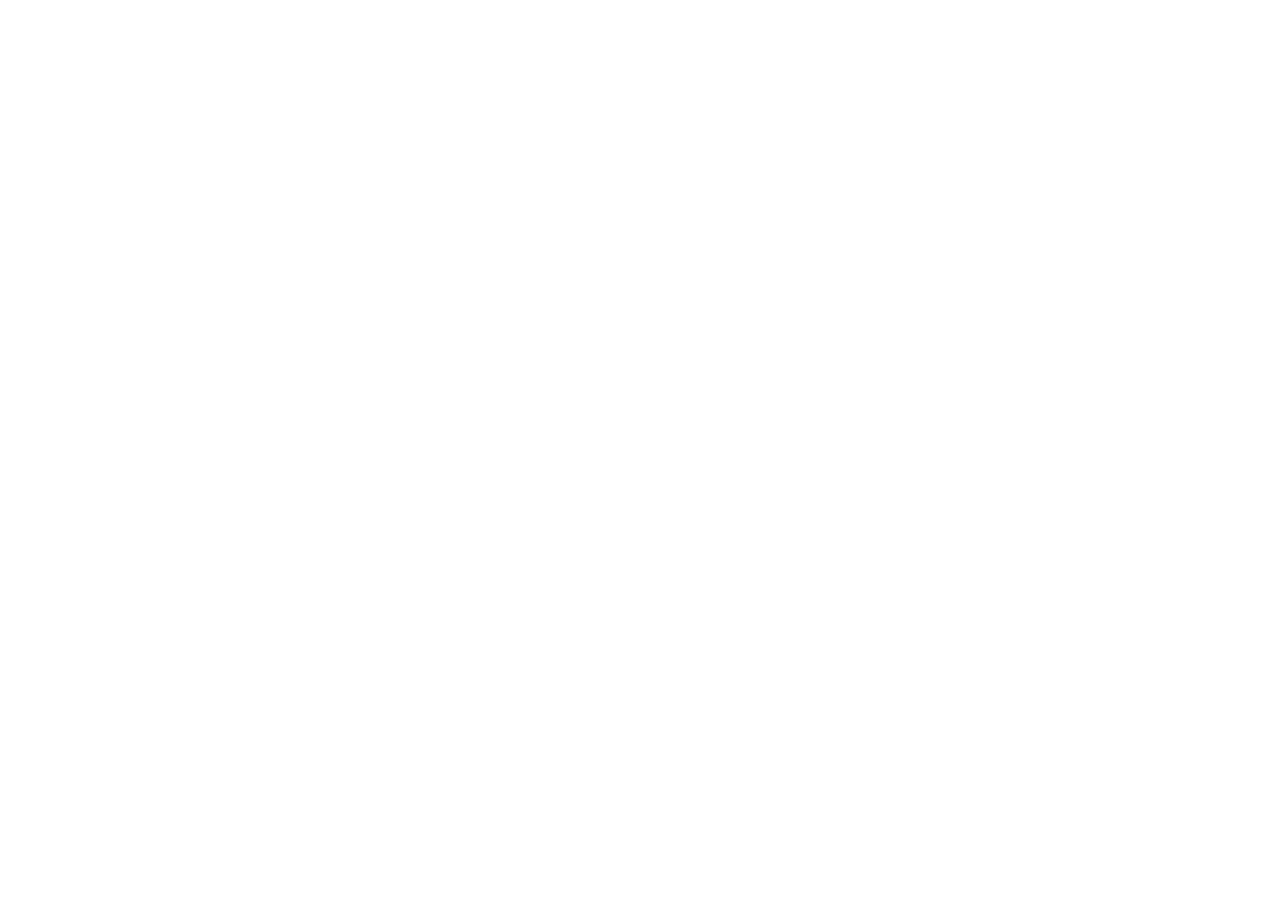
==== index.html @ 336f0c89 "first commit" ====
<!DOCTYPE html>
<html lang="it">

<head>
  <meta charset="UTF-8">
  <meta name="viewport" content="width=device-width,initial-scale=1">
  <meta name="description" content="">
  <title></title>  
</head>

<body>


</body>

</html>
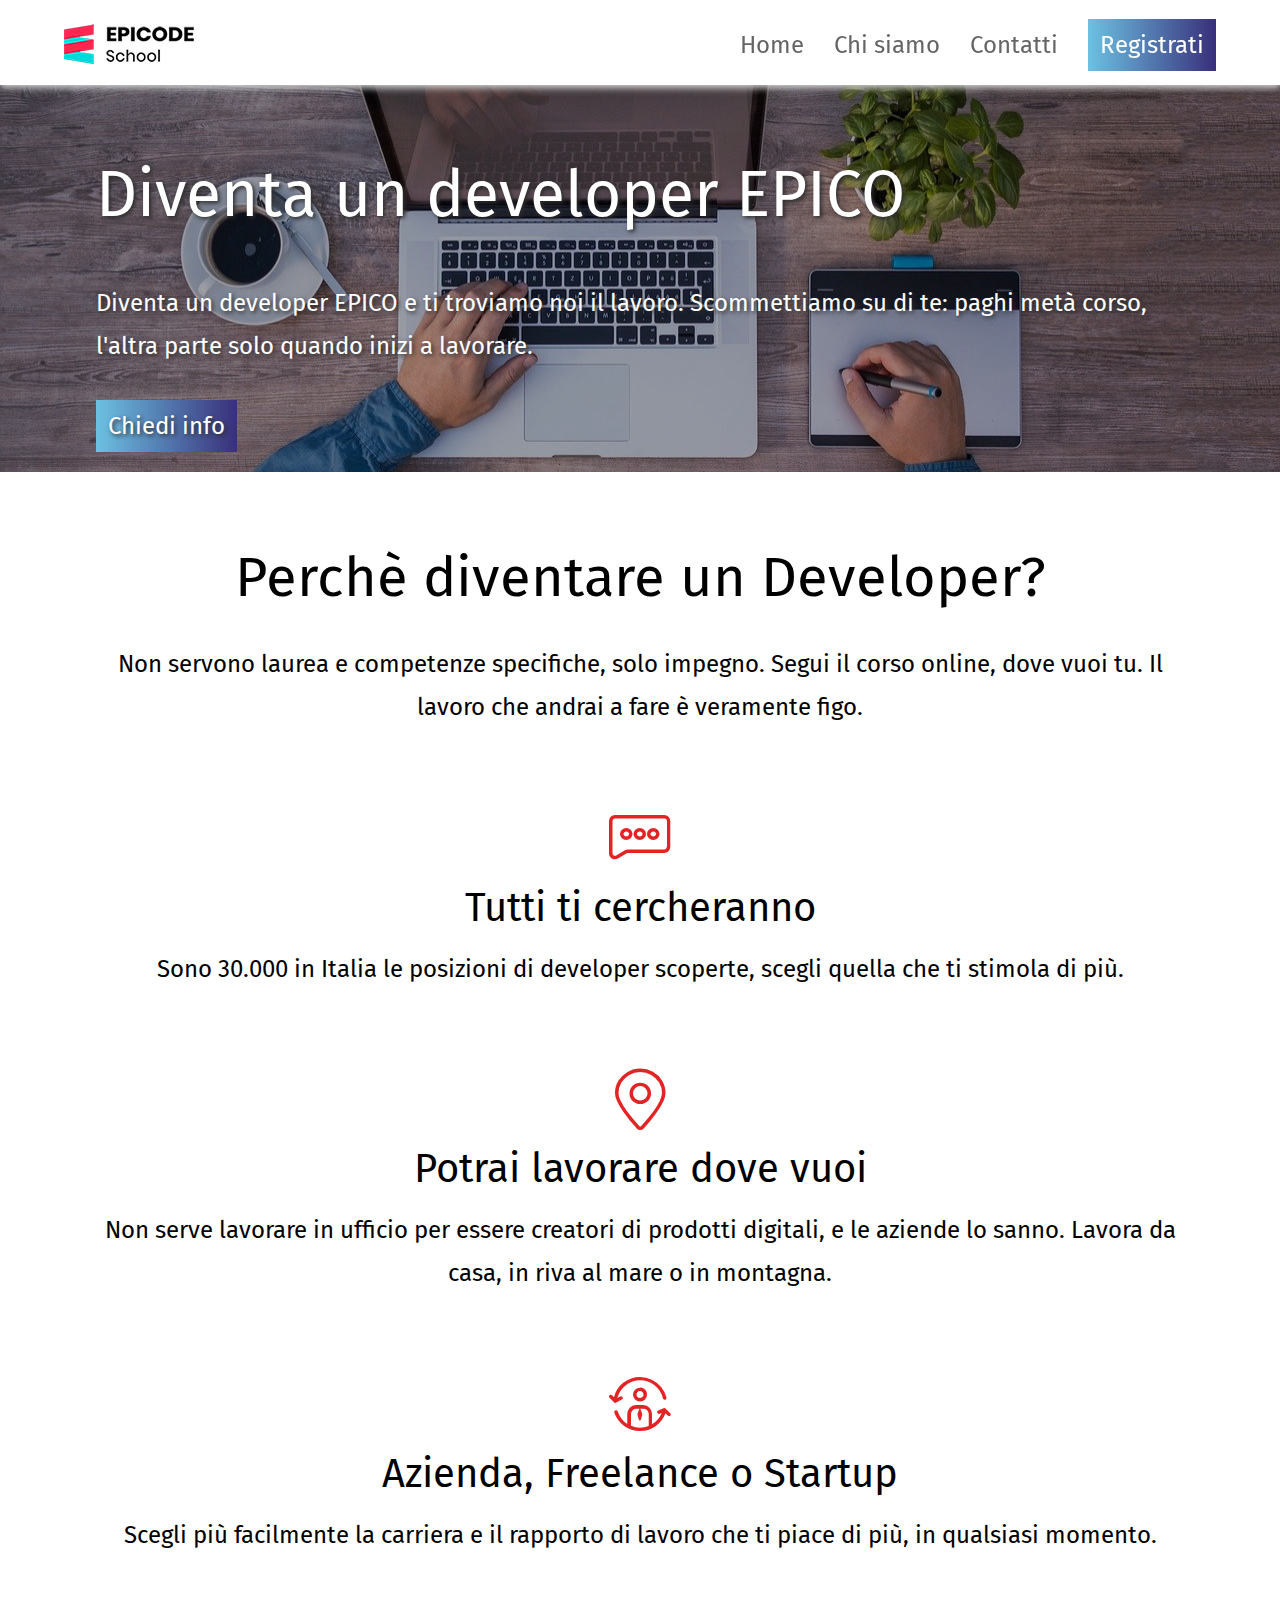
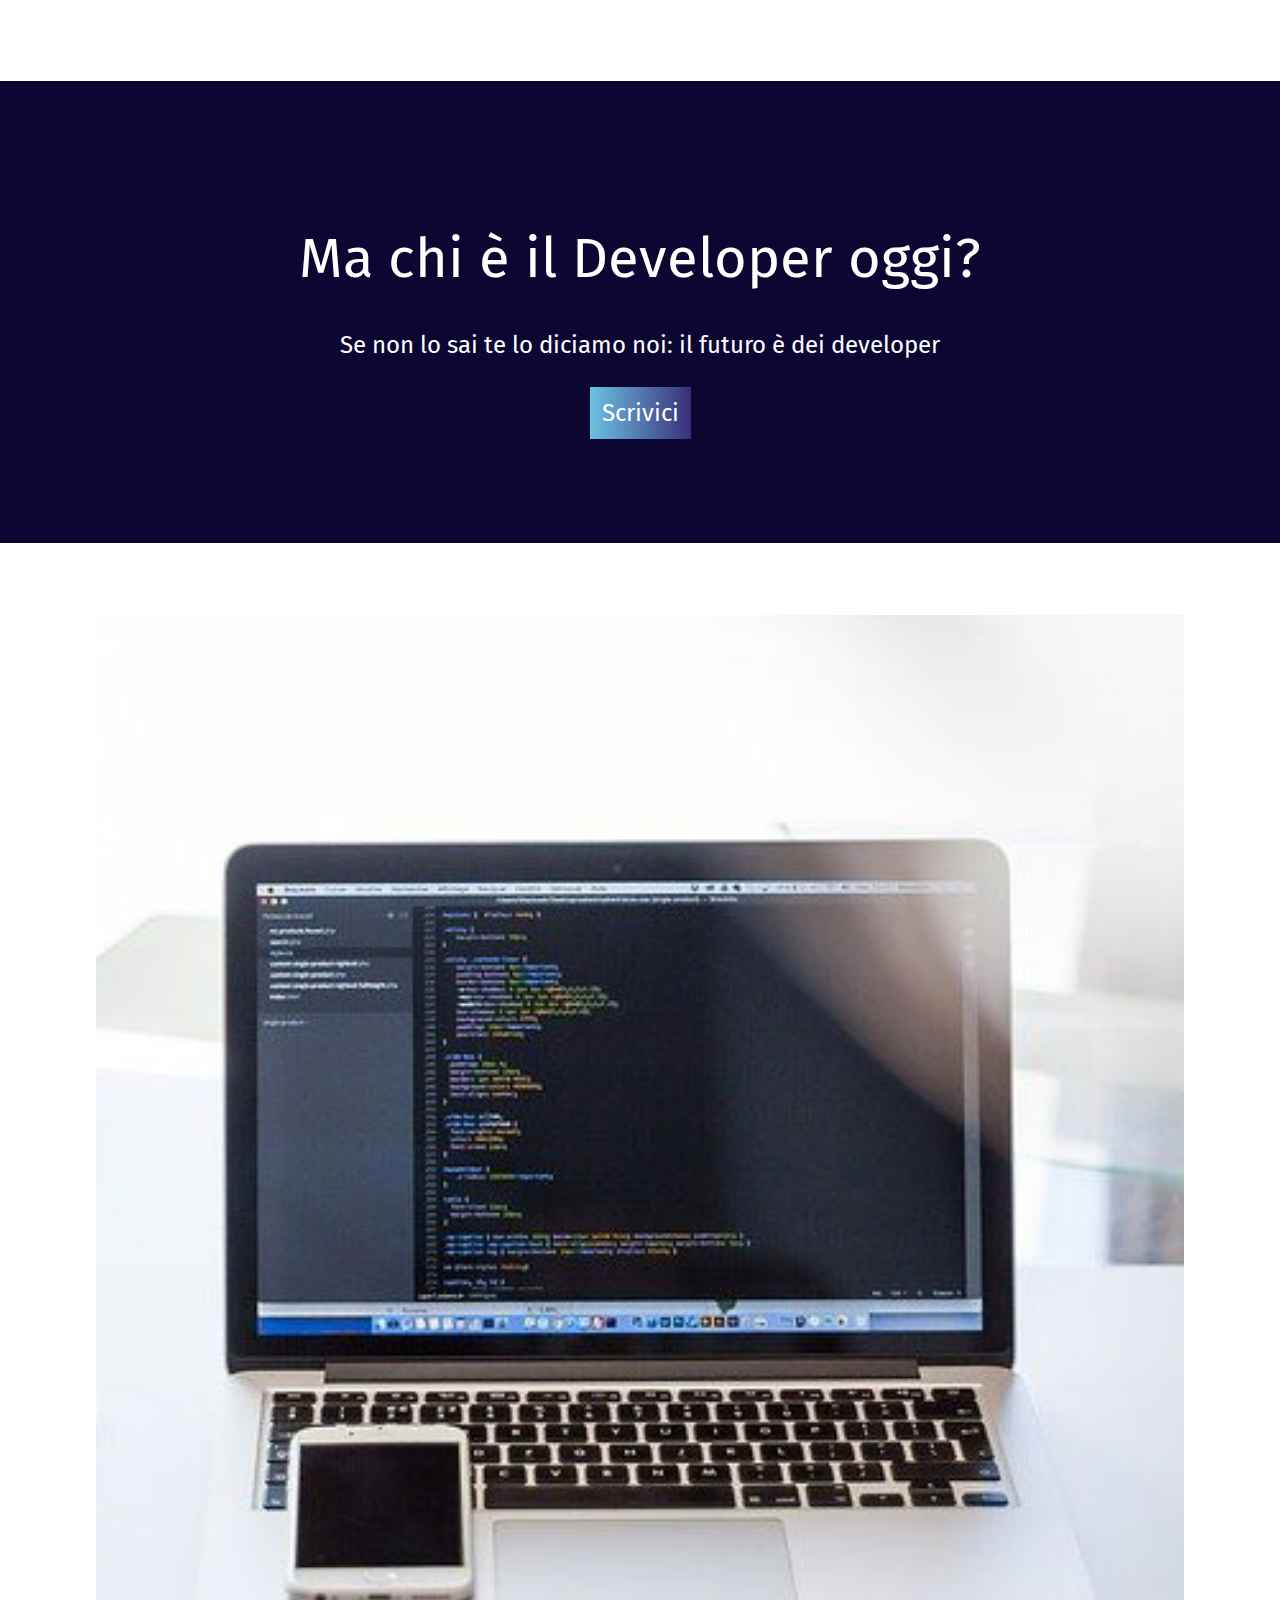
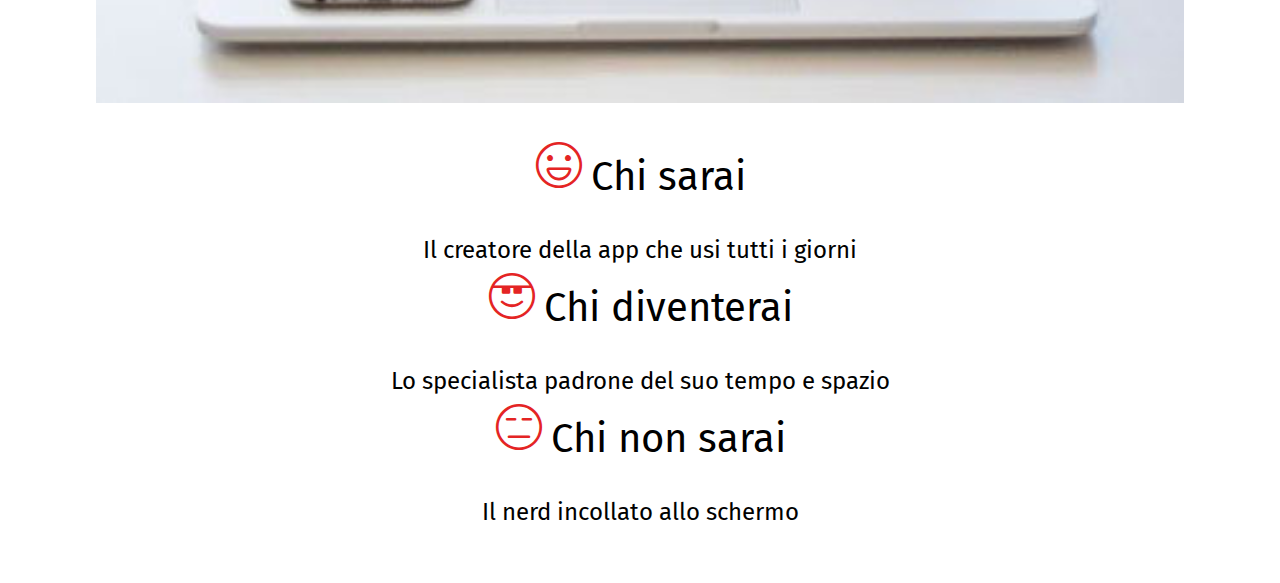
==== commit d58494ce: "Giorno1" ====
--- a/index.html
+++ b/index.html
@@ -1,16 +1,127 @@
 <!DOCTYPE html>
 <html lang="it">
+  <head>
+    <meta charset="UTF-8" />
+    <meta name="viewport" content="width=device-width,initial-scale=1" />
+    <meta
+      name="description"
+      content="Epicode School: il punto di partenza per la tua professione di Developer."
+    />
+    <link
+      rel="stylesheet"
+      href="assets/lineicons-free-basic-3.0/icon-font/demo/css/style.css"
+    />
+    <link rel="stylesheet" href="assets/css/reset.css" />
+    <link rel="stylesheet" href="assets/css/stile.css" />
+    <link rel="preconnect" href="https://fonts.googleapis.com" />
+    <link rel="preconnect" href="https://fonts.gstatic.com" crossorigin />
+    <link
+      href="https://fonts.googleapis.com/css2?family=Fira+Sans:ital,wght@0,100;0,200;0,300;0,400;0,500;0,600;0,700;0,800;0,900;1,100;1,200;1,300;1,400;1,500;1,600;1,700;1,800;1,900&display=swap"
+      rel="stylesheet"
+    />
+  </head>
 
-<head>
-  <meta charset="UTF-8">
-  <meta name="viewport" content="width=device-width,initial-scale=1">
-  <meta name="description" content="">
-  <title></title>  
-</head>
-
-<body>
-
-
-</body>
-
-</html>+  <body>
+    <header>
+      <div>
+        <a href="index.html" title="Home"
+          ><img src="assets/images/logo.png" alt="Logo Epicode School"
+        /></a>
+        <label for="menu-btn"><i class="lni lni-more-alt"></i></label
+        ><input type="checkbox" name="menu-btn" id="menu-btn" />
+        <nav>
+          <ul>
+            <li><a href="index.html" title="Home">Home</a></li>
+            <li><a href="chi-siamo.html" title="Chi siamo">Chi siamo</a></li>
+            <li><a href="contatti.html" title="Contatti">Contatti</a></li>
+            <li><a class="btn" href="#" title="Registrati">Registrati</a></li>
+          </ul>
+        </nav>
+      </div>
+    </header>
+    <main>
+      <div id="banner">
+        <div class="container">
+          <h1 class="headings">Diventa un developer <span>epico</span></h1>
+          <p>
+            Diventa un developer <span>epico</span> e ti troviamo noi il lavoro.
+            Scommettiamo su di te: paghi metà corso, l'altra parte solo quando
+            inizi a lavorare.
+          </p>
+          <a class="btn" href="contatti.html" title="Contatti">Chiedi info</a>
+        </div>
+      </div>
+      <section class="container">
+        <div class="motivation">
+          <h2 class="headings">Perchè diventare un Developer?</h2>
+          <p>
+            Non servono laurea e competenze specifiche, solo impegno. Segui il
+            corso online, dove vuoi tu. Il lavoro che andrai a fare è veramente
+            figo.
+          </p>
+        </div>
+        <div>
+          <div class="motivation">
+            <i class="lni lni-comments"></i>
+            <h3 class="headings">Tutti ti cercheranno</h3>
+            <p>
+              Sono 30.000 in Italia le posizioni di developer scoperte, scegli
+              quella che ti stimola di più.
+            </p>
+          </div>
+          <div class="motivation">
+            <i class="lni lni-map-marker"></i>
+            <h3 class="headings">Potrai lavorare dove vuoi</h3>
+            <p>
+              Non serve lavorare in ufficio per essere creatori di prodotti
+              digitali, e le aziende lo sanno. Lavora da casa, in riva al mare o
+              in montagna.
+            </p>
+          </div>
+          <div class="motivation">
+            <i class="lni lni-consulting"></i>
+            <h3 class="headings">Azienda, Freelance o Startup</h3>
+            <p>
+              Scegli più facilmente la carriera e il rapporto di lavoro che ti
+              piace di più, in qualsiasi momento.
+            </p>
+          </div>
+        </div>
+      </section>
+      <div id="blue_box">
+        <div class="container">
+          <h2 class="headings">Ma chi è il Developer oggi?</h2>
+          <p>Se non lo sai te lo diciamo noi: il futuro è dei developer</p>
+          <a href="contatti.html" title="Contatti" class="btn">Scrivici</a>
+        </div>
+      </div>
+      <section class="container" id="future">
+        <img src="assets/images/notebook.jpg" alt="Notebook" />
+        <div>
+          <div>
+            <div class="emoji">
+              <i class="lni lni-happy"></i>
+              <h3>Chi sarai</h3>
+            </div>
+            <p>Il creatore della app che usi tutti i giorni</p>
+          </div>
+          <div>
+            <div class="emoji">
+              <i class="lni lni-cool"></i>
+              <h3>Chi diventerai</h3>
+            </div>
+            <p>Lo specialista padrone del suo tempo e spazio</p>
+          </div>
+          <div>
+            <div class="emoji">
+              <i class="lni lni-suspect"></i>
+              <h3>Chi non sarai</h3>
+            </div>
+            <p>Il nerd incollato allo schermo</p>
+          </div>
+        </div>
+      </section>
+    </main>
+    <footer></footer>
+  </body>
+</html>
--- a/assets/lineicons-free-basic-3.0/icon-font/demo/css/style.css
+++ b/assets/lineicons-free-basic-3.0/icon-font/demo/css/style.css
@@ -0,0 +1,2307 @@
+/*--------------------------------
+
+LineIcons Web Font
+-------------------------------- */
+@font-face {
+  font-family: 'LineIcons';
+  src: url('../../fonts/LineIcons.eot');
+  src: url('../../fonts/LineIcons.eot') format('embedded-opentype'), url('../../fonts/LineIcons.woff2') format('woff2'), url('../../fonts/LineIcons.woff') format('woff'), url('../../fonts/LineIcons.ttf') format('truetype'), url('../../fonts/LineIcons.svg') format('svg');
+  font-weight: normal;
+  font-style: normal;
+}
+
+/* --------------------------------
+
+Reset
+
+-------------------------------- */
+
+/* *, *::after, *::before {
+  box-sizing: inherit;
+}
+
+* {
+  font: inherit;
+}
+
+html, body, div, span, applet, object, iframe,
+h1, h2, h3, h4, h5, h6, p, blockquote, pre,
+a, abbr, acronym, address, big, cite, code,
+del, dfn, em, img, ins, kbd, q, s, samp,
+small, strike, strong, sub, sup, tt, var,
+b, u, i, center,
+dl, dt, dd, ol, ul, li,
+fieldset, form, label, legend,
+table, caption, tbody, tfoot, thead, tr, th, td,
+article, aside, canvas, details, embed, 
+figure, figcaption, footer, header, hgroup, 
+menu, nav, output, ruby, section, summary,
+time, mark, audio, video, hr {
+  margin: 0;
+  padding: 0;
+  border: 0;
+}
+
+html {
+  box-sizing: border-box;
+}
+
+body {
+  background-color: white;
+  font-family: system-ui, sans-serif;
+  color: hsl(240, 4%, 20%);
+  padding: 1em;
+  -webkit-font-smoothing: antialiased;
+  -moz-osx-font-smoothing: grayscale;
+}
+
+article, aside, details, figcaption, figure, 
+footer, header, hgroup, menu, nav, section, main, form legend {
+  display: block;
+}
+
+ol, ul {
+  list-style: none;
+}
+
+button, input, textarea, select {
+  margin: 0;
+}
+
+a {
+  color: hsl(230, 93%, 66%);
+} */
+
+/* --------------------------------
+
+Main components
+
+-------------------------------- */
+/*header {
+  text-align: center;
+  margin: 3em auto;
+}
+
+header h1 {
+  font-size: 2.6rem;
+  font-weight: 600;
+}
+
+header p {
+  font-size: 1rem;
+  margin-top: 1em;
+  color: hsla(0, 0%, 0%, 0.5);
+}
+
+ul {
+  display: flex;
+  flex-wrap: wrap;
+  justify-content: center;
+}
+
+ul li {
+  border-radius: .4em;
+  transition: background-color .2s;
+  user-select: none;
+  overflow: hidden;
+  text-align: center;
+  padding: 1em;
+}
+
+ul li:hover {
+  background: hsla(0, 0%, 0%, 0.05);
+}
+
+ul p, ul em, ul input {
+  display: block;
+  font-size: 0.75rem;
+  color: hsla(0, 0%, 0%, 0.5);
+  user-select: auto;
+  white-space: nowrap;
+  overflow: hidden;
+  text-overflow: ellipsis;
+  cursor: pointer;
+  max-width: 6rem;
+}
+
+ul p {
+  padding: 8px 0 4px;
+}
+
+ul p::selection, ul em::selection {
+  background: hsl(230, 93%, 66%);
+  color: #fff;
+}
+
+ul p::-moz-selection, ul em::-moz-selection {
+  background: hsl(230, 93%, 66%);
+  color: #fff;
+}
+
+ul em {
+  margin-bottom: 4px;
+}
+
+ul em::before {
+  content: '[';
+}
+ul em::after {
+  content: ']';
+}
+
+ul input {
+  text-align: center;
+  background: transparent;
+  border: none;
+  box-shadow: none;
+  outline: none;
+  font-family: auto;
+} */
+
+/* --------------------------------
+
+icons
+
+-------------------------------- */
+.lni {
+  display: inline-block;
+  font: normal normal normal 32px/1 'LineIcons';
+  speak: none;
+  text-transform: none;
+  /* Better Font Rendering */
+  -webkit-font-smoothing: antialiased;
+  -moz-osx-font-smoothing: grayscale;
+}
+
+/*------------------------
+  font icons
+-------------------------*/
+
+.lni-500px::before {
+  content: "\ea03";
+}
+
+.lni-add-files::before {
+  content: "\ea01";
+}
+
+.lni-adobe::before {
+  content: "\ea06";
+}
+
+.lni-agenda::before {
+  content: "\ea02";
+}
+
+.lni-airbnb::before {
+  content: "\ea07";
+}
+
+.lni-alarm-clock::before {
+  content: "\ea08";
+}
+
+.lni-alarm::before {
+  content: "\ea04";
+}
+
+.lni-amazon-original::before {
+  content: "\ea05";
+}
+
+.lni-amazon-pay::before {
+  content: "\ea09";
+}
+
+.lni-amazon::before {
+  content: "\ea0a";
+}
+
+.lni-ambulance::before {
+  content: "\ea0b";
+}
+
+.lni-amex::before {
+  content: "\ea0c";
+}
+
+.lni-anchor::before {
+  content: "\ea0d";
+}
+
+.lni-android-original::before {
+  content: "\ea0e";
+}
+
+.lni-android::before {
+  content: "\ea0f";
+}
+
+.lni-angellist::before {
+  content: "\ea10";
+}
+
+.lni-angle-double-down::before {
+  content: "\ea11";
+}
+
+.lni-angle-double-left::before {
+  content: "\ea12";
+}
+
+.lni-angle-double-right::before {
+  content: "\ea13";
+}
+
+.lni-angle-double-up::before {
+  content: "\ea14";
+}
+
+.lni-angular::before {
+  content: "\ea15";
+}
+
+.lni-apartment::before {
+  content: "\ea16";
+}
+
+.lni-app-store::before {
+  content: "\ea17";
+}
+
+.lni-apple-music::before {
+  content: "\ea18";
+}
+
+.lni-apple-pay::before {
+  content: "\ea19";
+}
+
+.lni-apple::before {
+  content: "\ea1a";
+}
+
+.lni-archive::before {
+  content: "\ea1f";
+}
+
+.lni-arrow-down-circle::before {
+  content: "\ea1b";
+}
+
+.lni-arrow-down::before {
+  content: "\ea1c";
+}
+
+.lni-arrow-left-circle::before {
+  content: "\ea1d";
+}
+
+.lni-arrow-left::before {
+  content: "\ea1e";
+}
+
+.lni-arrow-right-circle::before {
+  content: "\ea20";
+}
+
+.lni-arrow-right::before {
+  content: "\ea21";
+}
+
+.lni-arrow-top-left::before {
+  content: "\ea22";
+}
+
+.lni-arrow-top-right::before {
+  content: "\ea23";
+}
+
+.lni-arrow-up-circle::before {
+  content: "\ea24";
+}
+
+.lni-arrow-up::before {
+  content: "\ea25";
+}
+
+.lni-arrows-horizontal::before {
+  content: "\ea26";
+}
+
+.lni-arrows-vertical::before {
+  content: "\ea27";
+}
+
+.lni-atlassian::before {
+  content: "\ea28";
+}
+
+.lni-aws::before {
+  content: "\ea29";
+}
+
+.lni-azure::before {
+  content: "\ea2a";
+}
+
+.lni-backward::before {
+  content: "\ea2b";
+}
+
+.lni-baloon::before {
+  content: "\ea2c";
+}
+
+.lni-ban::before {
+  content: "\ea2d";
+}
+
+.lni-bar-chart::before {
+  content: "\ea2e";
+}
+
+.lni-basketball::before {
+  content: "\ea2f";
+}
+
+.lni-behance-original::before {
+  content: "\ea30";
+}
+
+.lni-behance::before {
+  content: "\ea31";
+}
+
+.lni-bi-cycle::before {
+  content: "\ea32";
+}
+
+.lni-bitbucket::before {
+  content: "\ea33";
+}
+
+.lni-bitcoin::before {
+  content: "\ea34";
+}
+
+.lni-blackboard::before {
+  content: "\ea35";
+}
+
+.lni-blogger::before {
+  content: "\ea36";
+}
+
+.lni-bluetooth-original::before {
+  content: "\ea37";
+}
+
+.lni-bluetooth::before {
+  content: "\ea38";
+}
+
+.lni-bold::before {
+  content: "\ea39";
+}
+
+.lni-bolt-alt::before {
+  content: "\ea3a";
+}
+
+.lni-bolt::before {
+  content: "\ea40";
+}
+
+.lni-book::before {
+  content: "\ea3b";
+}
+
+.lni-bookmark-alt::before {
+  content: "\ea3c";
+}
+
+.lni-bookmark::before {
+  content: "\ea3d";
+}
+
+.lni-bootstrap::before {
+  content: "\ea3e";
+}
+
+.lni-bricks::before {
+  content: "\ea3f";
+}
+
+.lni-bridge::before {
+  content: "\ea41";
+}
+
+.lni-briefcase::before {
+  content: "\ea42";
+}
+
+.lni-brush-alt::before {
+  content: "\ea43";
+}
+
+.lni-brush::before {
+  content: "\ea44";
+}
+
+.lni-btc::before {
+  content: "\ea45";
+}
+
+.lni-bubble::before {
+  content: "\ea46";
+}
+
+.lni-bug::before {
+  content: "\ea47";
+}
+
+.lni-bulb::before {
+  content: "\ea48";
+}
+
+.lni-bullhorn::before {
+  content: "\ea49";
+}
+
+.lni-burger::before {
+  content: "\ea4a";
+}
+
+.lni-bus::before {
+  content: "\ea4b";
+}
+
+.lni-cake::before {
+  content: "\ea4c";
+}
+
+.lni-calculator::before {
+  content: "\ea4d";
+}
+
+.lni-calendar::before {
+  content: "\ea4e";
+}
+
+.lni-camera::before {
+  content: "\ea4f";
+}
+
+.lni-candy-cane::before {
+  content: "\ea50";
+}
+
+.lni-candy::before {
+  content: "\ea51";
+}
+
+.lni-capsule::before {
+  content: "\ea52";
+}
+
+.lni-car-alt::before {
+  content: "\ea53";
+}
+
+.lni-car::before {
+  content: "\ea54";
+}
+
+.lni-caravan::before {
+  content: "\ea55";
+}
+
+.lni-cart-full::before {
+  content: "\ea56";
+}
+
+.lni-cart::before {
+  content: "\ea57";
+}
+
+.lni-certificate::before {
+  content: "\ea58";
+}
+
+.lni-check-box::before {
+  content: "\ea59";
+}
+
+.lni-checkmark-circle::before {
+  content: "\ea5a";
+}
+
+.lni-checkmark::before {
+  content: "\ea5b";
+}
+
+.lni-chef-hat::before {
+  content: "\ea5c";
+}
+
+.lni-chevron-down-circle::before {
+  content: "\ea5d";
+}
+
+.lni-chevron-down::before {
+  content: "\ea5e";
+}
+
+.lni-chevron-left-circle::before {
+  content: "\ea5f";
+}
+
+.lni-chevron-left::before {
+  content: "\ea60";
+}
+
+.lni-chevron-right-circle::before {
+  content: "\ea61";
+}
+
+.lni-chevron-right::before {
+  content: "\ea62";
+}
+
+.lni-chevron-up-circle::before {
+  content: "\ea63";
+}
+
+.lni-chevron-up::before {
+  content: "\ea64";
+}
+
+.lni-chrome::before {
+  content: "\ea65";
+}
+
+.lni-chromecast::before {
+  content: "\ea66";
+}
+
+.lni-circle-minus::before {
+  content: "\ea67";
+}
+
+.lni-circle-plus::before {
+  content: "\ea68";
+}
+
+.lni-clipboard::before {
+  content: "\ea69";
+}
+
+.lni-close::before {
+  content: "\ea6a";
+}
+
+.lni-cloud-check::before {
+  content: "\ea6b";
+}
+
+.lni-cloud-download::before {
+  content: "\ea6c";
+}
+
+.lni-cloud-network::before {
+  content: "\ea6d";
+}
+
+.lni-cloud-sync::before {
+  content: "\ea6e";
+}
+
+.lni-cloud-upload::before {
+  content: "\ea6f";
+}
+
+.lni-cloud::before {
+  content: "\ea70";
+}
+
+.lni-cloudflare::before {
+  content: "\ea71";
+}
+
+.lni-cloudy-sun::before {
+  content: "\ea72";
+}
+
+.lni-code-alt::before {
+  content: "\ea73";
+}
+
+.lni-code::before {
+  content: "\ea74";
+}
+
+.lni-codepen::before {
+  content: "\ea75";
+}
+
+.lni-coffee-cup::before {
+  content: "\ea76";
+}
+
+.lni-cog::before {
+  content: "\ea77";
+}
+
+.lni-cogs::before {
+  content: "\ea78";
+}
+
+.lni-coin::before {
+  content: "\ea79";
+}
+
+.lni-comments-alt::before {
+  content: "\ea7a";
+}
+
+.lni-comments-reply::before {
+  content: "\ea7b";
+}
+
+.lni-comments::before {
+  content: "\ea7c";
+}
+
+.lni-compass::before {
+  content: "\ea7d";
+}
+
+.lni-connectdevelop::before {
+  content: "\ea7e";
+}
+
+.lni-construction-hammer::before {
+  content: "\ea7f";
+}
+
+.lni-construction::before {
+  content: "\ea80";
+}
+
+.lni-consulting::before {
+  content: "\ea81";
+}
+
+.lni-control-panel::before {
+  content: "\ea82";
+}
+
+.lni-cool::before {
+  content: "\ea83";
+}
+
+.lni-cpanel::before {
+  content: "\ea84";
+}
+
+.lni-creative-commons::before {
+  content: "\ea85";
+}
+
+.lni-credit-cards::before {
+  content: "\ea86";
+}
+
+.lni-crop::before {
+  content: "\ea87";
+}
+
+.lni-cross-circle::before {
+  content: "\ea88";
+}
+
+.lni-crown::before {
+  content: "\ea89";
+}
+
+.lni-css3::before {
+  content: "\ea8a";
+}
+
+.lni-cup::before {
+  content: "\ea8b";
+}
+
+.lni-customer::before {
+  content: "\ea8c";
+}
+
+.lni-cut::before {
+  content: "\ea8d";
+}
+
+.lni-dashboard::before {
+  content: "\ea8e";
+}
+
+.lni-database::before {
+  content: "\ea8f";
+}
+
+.lni-delivery::before {
+  content: "\ea90";
+}
+
+.lni-dev::before {
+  content: "\ea91";
+}
+
+.lni-diamond-alt::before {
+  content: "\ea92";
+}
+
+.lni-diamond::before {
+  content: "\ea93";
+}
+
+.lni-digitalocean::before {
+  content: "\ea94";
+}
+
+.lni-diners-club::before {
+  content: "\ea95";
+}
+
+.lni-dinner::before {
+  content: "\ea96";
+}
+
+.lni-direction-alt::before {
+  content: "\ea97";
+}
+
+.lni-direction-ltr::before {
+  content: "\ea98";
+}
+
+.lni-direction-rtl::before {
+  content: "\ea99";
+}
+
+.lni-direction::before {
+  content: "\ea9a";
+}
+
+.lni-discord::before {
+  content: "\ea9b";
+}
+
+.lni-discover::before {
+  content: "\ea9c";
+}
+
+.lni-display-alt::before {
+  content: "\ea9d";
+}
+
+.lni-display::before {
+  content: "\ea9e";
+}
+
+.lni-docker::before {
+  content: "\ea9f";
+}
+
+.lni-dollar::before {
+  content: "\eaa0";
+}
+
+.lni-domain::before {
+  content: "\eaa1";
+}
+
+.lni-download::before {
+  content: "\eaa2";
+}
+
+.lni-dribbble::before {
+  content: "\eaa3";
+}
+
+.lni-drop::before {
+  content: "\eaa4";
+}
+
+.lni-dropbox-original::before {
+  content: "\eaa5";
+}
+
+.lni-dropbox::before {
+  content: "\eaa6";
+}
+
+.lni-drupal-original::before {
+  content: "\eaa7";
+}
+
+.lni-drupal::before {
+  content: "\eaa8";
+}
+
+.lni-dumbbell::before {
+  content: "\eaa9";
+}
+
+.lni-edge::before {
+  content: "\eaaa";
+}
+
+.lni-empty-file::before {
+  content: "\eaab";
+}
+
+.lni-enter::before {
+  content: "\eaac";
+}
+
+.lni-envato::before {
+  content: "\eaad";
+}
+
+.lni-envelope::before {
+  content: "\eaae";
+}
+
+.lni-eraser::before {
+  content: "\eaaf";
+}
+
+.lni-euro::before {
+  content: "\eab0";
+}
+
+.lni-exit-down::before {
+  content: "\eab1";
+}
+
+.lni-exit-up::before {
+  content: "\eab2";
+}
+
+.lni-exit::before {
+  content: "\eab3";
+}
+
+.lni-eye::before {
+  content: "\eab4";
+}
+
+.lni-facebook-filled::before {
+  content: "\eab5";
+}
+
+.lni-facebook-messenger::before {
+  content: "\eab6";
+}
+
+.lni-facebook-original::before {
+  content: "\eab7";
+}
+
+.lni-facebook-oval::before {
+  content: "\eab8";
+}
+
+.lni-facebook::before {
+  content: "\eab9";
+}
+
+.lni-figma::before {
+  content: "\eaba";
+}
+
+.lni-files::before {
+  content: "\eabb";
+}
+
+.lni-firefox-original::before {
+  content: "\eabc";
+}
+
+.lni-firefox::before {
+  content: "\eabd";
+}
+
+.lni-fireworks::before {
+  content: "\eabe";
+}
+
+.lni-first-aid::before {
+  content: "\eabf";
+}
+
+.lni-flag-alt::before {
+  content: "\eac0";
+}
+
+.lni-flag::before {
+  content: "\eac1";
+}
+
+.lni-flags::before {
+  content: "\eac2";
+}
+
+.lni-flickr::before {
+  content: "\eac3";
+}
+
+.lni-flower::before {
+  content: "\eac4";
+}
+
+.lni-folder::before {
+  content: "\eac5";
+}
+
+.lni-forward::before {
+  content: "\eac6";
+}
+
+.lni-frame-expand::before {
+  content: "\eac7";
+}
+
+.lni-fresh-juice::before {
+  content: "\eac8";
+}
+
+.lni-friendly::before {
+  content: "\eac9";
+}
+
+.lni-full-screen::before {
+  content: "\eaca";
+}
+
+.lni-funnel::before {
+  content: "\eacb";
+}
+
+.lni-gallery::before {
+  content: "\eacc";
+}
+
+.lni-game::before {
+  content: "\eacd";
+}
+
+.lni-gatsby::before {
+  content: "\eace";
+}
+
+.lni-gift::before {
+  content: "\eacf";
+}
+
+.lni-git::before {
+  content: "\ead0";
+}
+
+.lni-github-original::before {
+  content: "\ead1";
+}
+
+.lni-github::before {
+  content: "\ead2";
+}
+
+.lni-goodreads::before {
+  content: "\ead3";
+}
+
+.lni-google-drive::before {
+  content: "\ead4";
+}
+
+.lni-google-pay::before {
+  content: "\ead5";
+}
+
+.lni-google-wallet::before {
+  content: "\ead6";
+}
+
+.lni-google::before {
+  content: "\ead7";
+}
+
+.lni-graduation::before {
+  content: "\ead8";
+}
+
+.lni-graph::before {
+  content: "\ead9";
+}
+
+.lni-grid-alt::before {
+  content: "\eada";
+}
+
+.lni-grid::before {
+  content: "\eadb";
+}
+
+.lni-grow::before {
+  content: "\eadc";
+}
+
+.lni-hacker-news::before {
+  content: "\eadd";
+}
+
+.lni-hammer::before {
+  content: "\eade";
+}
+
+.lni-hand::before {
+  content: "\eadf";
+}
+
+.lni-handshake::before {
+  content: "\eae0";
+}
+
+.lni-happy::before {
+  content: "\eae1";
+}
+
+.lni-harddrive::before {
+  content: "\eae2";
+}
+
+.lni-headphone-alt::before {
+  content: "\eae3";
+}
+
+.lni-headphone::before {
+  content: "\eae4";
+}
+
+.lni-heart-filled::before {
+  content: "\eae5";
+}
+
+.lni-heart-monitor::before {
+  content: "\eae6";
+}
+
+.lni-heart::before {
+  content: "\eae7";
+}
+
+.lni-helicopter::before {
+  content: "\eae8";
+}
+
+.lni-helmet::before {
+  content: "\eae9";
+}
+
+.lni-help::before {
+  content: "\eaea";
+}
+
+.lni-highlight-alt::before {
+  content: "\eaeb";
+}
+
+.lni-highlight::before {
+  content: "\eaec";
+}
+
+.lni-home::before {
+  content: "\eaed";
+}
+
+.lni-hospital::before {
+  content: "\eaee";
+}
+
+.lni-hourglass::before {
+  content: "\eaef";
+}
+
+.lni-html5::before {
+  content: "\eaf0";
+}
+
+.lni-image::before {
+  content: "\eaf1";
+}
+
+.lni-imdb::before {
+  content: "\eaf2";
+}
+
+.lni-inbox::before {
+  content: "\eaf3";
+}
+
+.lni-indent-decrease::before {
+  content: "\eaf4";
+}
+
+.lni-indent-increase::before {
+  content: "\eaf5";
+}
+
+.lni-infinite::before {
+  content: "\eaf6";
+}
+
+.lni-information::before {
+  content: "\eaf7";
+}
+
+.lni-instagram-filled::before {
+  content: "\eaf8";
+}
+
+.lni-instagram-original::before {
+  content: "\eaf9";
+}
+
+.lni-instagram::before {
+  content: "\eafa";
+}
+
+.lni-invention::before {
+  content: "\eafb";
+}
+
+.lni-invest-monitor::before {
+  content: "\eafc";
+}
+
+.lni-investment::before {
+  content: "\eafd";
+}
+
+.lni-island::before {
+  content: "\eafe";
+}
+
+.lni-italic::before {
+  content: "\eaff";
+}
+
+.lni-java::before {
+  content: "\eb00";
+}
+
+.lni-javascript::before {
+  content: "\eb01";
+}
+
+.lni-jcb::before {
+  content: "\eb02";
+}
+
+.lni-joomla-original::before {
+  content: "\eb03";
+}
+
+.lni-joomla::before {
+  content: "\eb04";
+}
+
+.lni-jsfiddle::before {
+  content: "\eb05";
+}
+
+.lni-juice::before {
+  content: "\eb06";
+}
+
+.lni-key::before {
+  content: "\eb07";
+}
+
+.lni-keyboard::before {
+  content: "\eb08";
+}
+
+.lni-keyword-research::before {
+  content: "\eb09";
+}
+
+.lni-laptop-phone::before {
+  content: "\eb0a";
+}
+
+.lni-laptop::before {
+  content: "\eb0b";
+}
+
+.lni-laravel::before {
+  content: "\eb0c";
+}
+
+.lni-layers::before {
+  content: "\eb0d";
+}
+
+.lni-layout::before {
+  content: "\eb0e";
+}
+
+.lni-leaf::before {
+  content: "\eb0f";
+}
+
+.lni-library::before {
+  content: "\eb10";
+}
+
+.lni-license::before {
+  content: "\eb11";
+}
+
+.lni-lifering::before {
+  content: "\eb12";
+}
+
+.lni-line-dashed::before {
+  content: "\eb13";
+}
+
+.lni-line-dotted::before {
+  content: "\eb14";
+}
+
+.lni-line-double::before {
+  content: "\eb15";
+}
+
+.lni-line-spacing::before {
+  content: "\eb16";
+}
+
+.lni-line::before {
+  content: "\eb17";
+}
+
+.lni-lineicons-alt::before {
+  content: "\eb18";
+}
+
+.lni-lineicons::before {
+  content: "\eb19";
+}
+
+.lni-link::before {
+  content: "\eb1a";
+}
+
+.lni-linkedin-original::before {
+  content: "\eb1b";
+}
+
+.lni-linkedin::before {
+  content: "\eb1c";
+}
+
+.lni-list::before {
+  content: "\eb1d";
+}
+
+.lni-lock-alt::before {
+  content: "\eb1e";
+}
+
+.lni-lock::before {
+  content: "\eb1f";
+}
+
+.lni-magento::before {
+  content: "\eb20";
+}
+
+.lni-magnet::before {
+  content: "\eb21";
+}
+
+.lni-magnifier::before {
+  content: "\eb22";
+}
+
+.lni-mailchimp::before {
+  content: "\eb23";
+}
+
+.lni-map-marker::before {
+  content: "\eb24";
+}
+
+.lni-map::before {
+  content: "\eb25";
+}
+
+.lni-markdown::before {
+  content: "\eb26";
+}
+
+.lni-mashroom::before {
+  content: "\eb27";
+}
+
+.lni-mastercard::before {
+  content: "\eb28";
+}
+
+.lni-medium::before {
+  content: "\eb29";
+}
+
+.lni-menu::before {
+  content: "\eb2a";
+}
+
+.lni-mic::before {
+  content: "\eb2b";
+}
+
+.lni-microphone::before {
+  content: "\eb2c";
+}
+
+.lni-microscope::before {
+  content: "\eb2d";
+}
+
+.lni-microsoft-edge::before {
+  content: "\eb2e";
+}
+
+.lni-microsoft::before {
+  content: "\eb2f";
+}
+
+.lni-minus::before {
+  content: "\eb30";
+}
+
+.lni-mobile::before {
+  content: "\eb31";
+}
+
+.lni-money-location::before {
+  content: "\eb32";
+}
+
+.lni-money-protection::before {
+  content: "\eb33";
+}
+
+.lni-more-alt::before {
+  content: "\eb34";
+}
+
+.lni-more::before {
+  content: "\eb35";
+}
+
+.lni-mouse::before {
+  content: "\eb36";
+}
+
+.lni-move::before {
+  content: "\eb37";
+}
+
+.lni-music::before {
+  content: "\eb38";
+}
+
+.lni-netlify::before {
+  content: "\eb39";
+}
+
+.lni-network::before {
+  content: "\eb3a";
+}
+
+.lni-night::before {
+  content: "\eb3b";
+}
+
+.lni-nodejs-alt::before {
+  content: "\eb3c";
+}
+
+.lni-nodejs::before {
+  content: "\eb3d";
+}
+
+.lni-notepad::before {
+  content: "\eb3e";
+}
+
+.lni-npm::before {
+  content: "\eb3f";
+}
+
+.lni-offer::before {
+  content: "\eb40";
+}
+
+.lni-opera::before {
+  content: "\eb41";
+}
+
+.lni-package::before {
+  content: "\eb42";
+}
+
+.lni-page-break::before {
+  content: "\eb43";
+}
+
+.lni-pagination::before {
+  content: "\eb44";
+}
+
+.lni-paint-bucket::before {
+  content: "\eb45";
+}
+
+.lni-paint-roller::before {
+  content: "\eb46";
+}
+
+.lni-pallet::before {
+  content: "\eb47";
+}
+
+.lni-paperclip::before {
+  content: "\eb48";
+}
+
+.lni-patreon::before {
+  content: "\eb49";
+}
+
+.lni-pause::before {
+  content: "\eb4a";
+}
+
+.lni-paypal-original::before {
+  content: "\eb4b";
+}
+
+.lni-paypal::before {
+  content: "\eb4c";
+}
+
+.lni-pencil-alt::before {
+  content: "\eb4d";
+}
+
+.lni-pencil::before {
+  content: "\eb4e";
+}
+
+.lni-phone-set::before {
+  content: "\eb4f";
+}
+
+.lni-phone::before {
+  content: "\eb50";
+}
+
+.lni-php::before {
+  content: "\eb51";
+}
+
+.lni-pie-chart::before {
+  content: "\eb52";
+}
+
+.lni-pilcrow::before {
+  content: "\eb53";
+}
+
+.lni-pin::before {
+  content: "\eb54";
+}
+
+.lni-pinterest::before {
+  content: "\eb55";
+}
+
+.lni-pizza::before {
+  content: "\eb56";
+}
+
+.lni-plane::before {
+  content: "\eb57";
+}
+
+.lni-play-store::before {
+  content: "\eb58";
+}
+
+.lni-play::before {
+  content: "\eb59";
+}
+
+.lni-playstation::before {
+  content: "\eb5a";
+}
+
+.lni-plug::before {
+  content: "\eb5b";
+}
+
+.lni-plus::before {
+  content: "\eb5c";
+}
+
+.lni-pointer-down::before {
+  content: "\eb5d";
+}
+
+.lni-pointer-left::before {
+  content: "\eb5e";
+}
+
+.lni-pointer-right::before {
+  content: "\eb5f";
+}
+
+.lni-pointer-top::before {
+  content: "\eb60";
+}
+
+.lni-pointer::before {
+  content: "\eb61";
+}
+
+.lni-popup::before {
+  content: "\eb62";
+}
+
+.lni-postcard::before {
+  content: "\eb63";
+}
+
+.lni-pound::before {
+  content: "\eb64";
+}
+
+.lni-power-switch::before {
+  content: "\eb65";
+}
+
+.lni-printer::before {
+  content: "\eb66";
+}
+
+.lni-producthunt::before {
+  content: "\eb67";
+}
+
+.lni-protection::before {
+  content: "\eb68";
+}
+
+.lni-pulse::before {
+  content: "\eb69";
+}
+
+.lni-pyramids::before {
+  content: "\eb6a";
+}
+
+.lni-python::before {
+  content: "\eb6b";
+}
+
+.lni-question-circle::before {
+  content: "\eb6c";
+}
+
+.lni-quora::before {
+  content: "\eb6d";
+}
+
+.lni-quotation::before {
+  content: "\eb6e";
+}
+
+.lni-radio-button::before {
+  content: "\eb6f";
+}
+
+.lni-rain::before {
+  content: "\eb70";
+}
+
+.lni-react::before {
+  content: "\eb73";
+}
+
+.lni-reddit::before {
+  content: "\eb71";
+}
+
+.lni-reload::before {
+  content: "\eb72";
+}
+
+.lni-remove-file::before {
+  content: "\eb74";
+}
+
+.lni-reply::before {
+  content: "\eb75";
+}
+
+.lni-restaurant::before {
+  content: "\eb76";
+}
+
+.lni-revenue::before {
+  content: "\eb77";
+}
+
+.lni-road::before {
+  content: "\eb78";
+}
+
+.lni-rocket::before {
+  content: "\eb79";
+}
+
+.lni-rss-feed::before {
+  content: "\eb7a";
+}
+
+.lni-ruler-alt::before {
+  content: "\eb7b";
+}
+
+.lni-ruler-pencil::before {
+  content: "\eb7c";
+}
+
+.lni-ruler::before {
+  content: "\eb7d";
+}
+
+.lni-rupee::before {
+  content: "\eb7e";
+}
+
+.lni-sad::before {
+  content: "\eb7f";
+}
+
+.lni-save::before {
+  content: "\eb80";
+}
+
+.lni-school-bench-alt::before {
+  content: "\eb81";
+}
+
+.lni-school-bench::before {
+  content: "\eb82";
+}
+
+.lni-scooter::before {
+  content: "\eb83";
+}
+
+.lni-scroll-down::before {
+  content: "\eb84";
+}
+
+.lni-search-alt::before {
+  content: "\eb85";
+}
+
+.lni-search::before {
+  content: "\eb86";
+}
+
+.lni-select::before {
+  content: "\eb87";
+}
+
+.lni-seo::before {
+  content: "\eb88";
+}
+
+.lni-service::before {
+  content: "\eb89";
+}
+
+.lni-share-alt-1::before {
+  content: "\eb8a";
+}
+
+.lni-share-alt::before {
+  content: "\eb8b";
+}
+
+.lni-share::before {
+  content: "\eb8c";
+}
+
+.lni-shield::before {
+  content: "\eb8d";
+}
+
+.lni-shift-left::before {
+  content: "\eb8e";
+}
+
+.lni-shift-right::before {
+  content: "\eb8f";
+}
+
+.lni-ship::before {
+  content: "\eb90";
+}
+
+.lni-shopify::before {
+  content: "\eb91";
+}
+
+.lni-shopping-basket::before {
+  content: "\eb92";
+}
+
+.lni-shortcode::before {
+  content: "\eb93";
+}
+
+.lni-shovel::before {
+  content: "\eb94";
+}
+
+.lni-shuffle::before {
+  content: "\eb95";
+}
+
+.lni-signal::before {
+  content: "\eb96";
+}
+
+.lni-sketch::before {
+  content: "\eb97";
+}
+
+.lni-skipping-rope::before {
+  content: "\eb98";
+}
+
+.lni-skype::before {
+  content: "\eb99";
+}
+
+.lni-slack-line::before {
+  content: "\eb9a";
+}
+
+.lni-slack::before {
+  content: "\eb9b";
+}
+
+.lni-slice::before {
+  content: "\eb9c";
+}
+
+.lni-slideshare::before {
+  content: "\eb9d";
+}
+
+.lni-slim::before {
+  content: "\eb9e";
+}
+
+.lni-smile::before {
+  content: "\eb9f";
+}
+
+.lni-snapchat::before {
+  content: "\eba0";
+}
+
+.lni-sort-alpha-asc::before {
+  content: "\eba1";
+}
+
+.lni-sort-amount-asc::before {
+  content: "\eba2";
+}
+
+.lni-sort-amount-dsc::before {
+  content: "\eba3";
+}
+
+.lni-soundcloud-original::before {
+  content: "\eba4";
+}
+
+.lni-soundcloud::before {
+  content: "\eba5";
+}
+
+.lni-speechless::before {
+  content: "\eba6";
+}
+
+.lni-spellcheck::before {
+  content: "\eba7";
+}
+
+.lni-spinner-arrow::before {
+  content: "\eba8";
+}
+
+.lni-spinner-solid::before {
+  content: "\eba9";
+}
+
+.lni-spinner::before {
+  content: "\ebaa";
+}
+
+.lni-spotify-original::before {
+  content: "\ebab";
+}
+
+.lni-spotify::before {
+  content: "\ebac";
+}
+
+.lni-spray::before {
+  content: "\ebad";
+}
+
+.lni-sprout::before {
+  content: "\ebae";
+}
+
+.lni-squarespace::before {
+  content: "\ebaf";
+}
+
+.lni-stackoverflow::before {
+  content: "\ebb0";
+}
+
+.lni-stamp::before {
+  content: "\ebb1";
+}
+
+.lni-star-empty::before {
+  content: "\ebb2";
+}
+
+.lni-star-filled::before {
+  content: "\ebb3";
+}
+
+.lni-star-half::before {
+  content: "\ebb4";
+}
+
+.lni-star::before {
+  content: "\ebb5";
+}
+
+.lni-stats-down::before {
+  content: "\ebb6";
+}
+
+.lni-stats-up::before {
+  content: "\ebb7";
+}
+
+.lni-steam::before {
+  content: "\ebb8";
+}
+
+.lni-sthethoscope::before {
+  content: "\ebb9";
+}
+
+.lni-stop::before {
+  content: "\ebba";
+}
+
+.lni-strikethrough::before {
+  content: "\ebbb";
+}
+
+.lni-stripe::before {
+  content: "\ebbc";
+}
+
+.lni-stumbleupon::before {
+  content: "\ebbd";
+}
+
+.lni-sun::before {
+  content: "\ebbe";
+}
+
+.lni-support::before {
+  content: "\ebbf";
+}
+
+.lni-surf-board::before {
+  content: "\ebc0";
+}
+
+.lni-suspect::before {
+  content: "\ebc1";
+}
+
+.lni-swift::before {
+  content: "\ebc2";
+}
+
+.lni-syringe::before {
+  content: "\ebc3";
+}
+
+.lni-tab::before {
+  content: "\ebc4";
+}
+
+.lni-tag::before {
+  content: "\ebc5";
+}
+
+.lni-target-customer::before {
+  content: "\ebc6";
+}
+
+.lni-target-revenue::before {
+  content: "\ebc7";
+}
+
+.lni-target::before {
+  content: "\ebc8";
+}
+
+.lni-taxi::before {
+  content: "\ebc9";
+}
+
+.lni-teabag::before {
+  content: "\ebca";
+}
+
+.lni-telegram-original::before {
+  content: "\ebcb";
+}
+
+.lni-telegram::before {
+  content: "\ebcc";
+}
+
+.lni-text-align-center::before {
+  content: "\ebcd";
+}
+
+.lni-text-align-justify::before {
+  content: "\ebce";
+}
+
+.lni-text-align-left::before {
+  content: "\ebcf";
+}
+
+.lni-text-align-right::before {
+  content: "\ebd0";
+}
+
+.lni-text-format-remove::before {
+  content: "\ebd4";
+}
+
+.lni-text-format::before {
+  content: "\ebd1";
+}
+
+.lni-thought::before {
+  content: "\ebd2";
+}
+
+.lni-thumbs-down::before {
+  content: "\ebd3";
+}
+
+.lni-thumbs-up::before {
+  content: "\ebd5";
+}
+
+.lni-thunder-alt::before {
+  content: "\ebd6";
+}
+
+.lni-thunder::before {
+  content: "\ebd7";
+}
+
+.lni-ticket-alt::before {
+  content: "\ebd8";
+}
+
+.lni-ticket::before {
+  content: "\ebd9";
+}
+
+.lni-tiktok::before {
+  content: "\ebda";
+}
+
+.lni-timer::before {
+  content: "\ebdb";
+}
+
+.lni-tounge::before {
+  content: "\ebdc";
+}
+
+.lni-train-alt::before {
+  content: "\ebdd";
+}
+
+.lni-train::before {
+  content: "\ebde";
+}
+
+.lni-trash-can::before {
+  content: "\ebdf";
+}
+
+.lni-travel::before {
+  content: "\ebe0";
+}
+
+.lni-tree::before {
+  content: "\ebe1";
+}
+
+.lni-trees::before {
+  content: "\ebe2";
+}
+
+.lni-trello::before {
+  content: "\ebe3";
+}
+
+.lni-trowel::before {
+  content: "\ebe4";
+}
+
+.lni-tshirt::before {
+  content: "\ebe5";
+}
+
+.lni-tumblr::before {
+  content: "\ebe6";
+}
+
+.lni-twitch::before {
+  content: "\ebe7";
+}
+
+.lni-twitter-filled::before {
+  content: "\ebe8";
+}
+
+.lni-twitter-original::before {
+  content: "\ebe9";
+}
+
+.lni-twitter::before {
+  content: "\ebea";
+}
+
+.lni-ubuntu::before {
+  content: "\ebeb";
+}
+
+.lni-underline::before {
+  content: "\ebec";
+}
+
+.lni-unlink::before {
+  content: "\ebed";
+}
+
+.lni-unlock::before {
+  content: "\ebee";
+}
+
+.lni-unsplash::before {
+  content: "\ebef";
+}
+
+.lni-upload::before {
+  content: "\ebf0";
+}
+
+.lni-user::before {
+  content: "\ebf1";
+}
+
+.lni-users::before {
+  content: "\ebf6";
+}
+
+.lni-ux::before {
+  content: "\ebf2";
+}
+
+.lni-vector::before {
+  content: "\ebf3";
+}
+
+.lni-video::before {
+  content: "\ebf4";
+}
+
+.lni-vimeo::before {
+  content: "\ebf5";
+}
+
+.lni-visa::before {
+  content: "\ebf7";
+}
+
+.lni-vk::before {
+  content: "\ebf8";
+}
+
+.lni-volume-high::before {
+  content: "\ebf9";
+}
+
+.lni-volume-low::before {
+  content: "\ebfa";
+}
+
+.lni-volume-medium::before {
+  content: "\ebfb";
+}
+
+.lni-volume-mute::before {
+  content: "\ebfc";
+}
+
+.lni-volume::before {
+  content: "\ebfd";
+}
+
+.lni-wallet::before {
+  content: "\ebfe";
+}
+
+.lni-warning::before {
+  content: "\ebff";
+}
+
+.lni-website-alt::before {
+  content: "\ec00";
+}
+
+.lni-website::before {
+  content: "\ec01";
+}
+
+.lni-wechat::before {
+  content: "\ec02";
+}
+
+.lni-weight::before {
+  content: "\ec03";
+}
+
+.lni-whatsapp::before {
+  content: "\ec04";
+}
+
+.lni-wheelbarrow::before {
+  content: "\ec05";
+}
+
+.lni-wheelchair::before {
+  content: "\ec06";
+}
+
+.lni-windows::before {
+  content: "\ec07";
+}
+
+.lni-wordpress-filled::before {
+  content: "\ec08";
+}
+
+.lni-wordpress::before {
+  content: "\ec09";
+}
+
+.lni-world-alt::before {
+  content: "\ec0a";
+}
+
+.lni-world::before {
+  content: "\ec0c";
+}
+
+.lni-write::before {
+  content: "\ec0b";
+}
+
+.lni-xbox::before {
+  content: "\ec0d";
+}
+
+.lni-yahoo::before {
+  content: "\ec0e";
+}
+
+.lni-ycombinator::before {
+  content: "\ec0f";
+}
+
+.lni-yen::before {
+  content: "\ec10";
+}
+
+.lni-youtube::before {
+  content: "\ec13";
+}
+
+.lni-zip::before {
+  content: "\ec11";
+}
+
+.lni-zoom-in::before {
+  content: "\ec12";
+}
+
+.lni-zoom-out::before {
+  content: "\ec14";
+}
+
--- a/assets/css/stile.css
+++ b/assets/css/stile.css
@@ -0,0 +1,142 @@
+/* IMPOSTAZIONI GENERALI */
+body{
+    color:#000;
+    font-family: 'Fira Sans', sans-serif;
+    line-height: 1.8;
+    font-size: 1.5rem;
+    width: 100%;
+    text-align: center;
+}
+h1{
+    font-size: 4rem;
+    color: #fff;
+    text-align: left;
+}
+h2{
+    font-size: 3.5rem;
+    margin-bottom: 2rem;
+}
+h3{
+    font-size: 2.5rem;
+    margin-bottom: 1rem;
+}
+.headings{
+    line-height: 1.2;
+}
+a, i{
+    text-decoration: none;
+    color: #e42424;
+}
+.container{
+    width: 85%;
+    margin: 0 auto;
+}
+span{
+    text-transform: uppercase;
+}
+.btn{
+    color:#fff;
+    background-image: linear-gradient(90deg, #6cc1e2 0%, #392f7a 100%);
+    padding: 0.5em;
+}
+/* HEADER */
+
+header{
+    background-color: #fff;
+    box-shadow: 0 3px 7px #d3d3d3;
+    position: sticky;
+    top: 0;
+    padding: 1em 0 0.3em;
+}
+header div{
+    width: 90%;
+    margin: 0 auto;
+    display: flex;
+    justify-content: space-between;
+    flex-wrap: wrap;
+}
+input#menu-btn{
+    display: none;
+}
+input#menu-btn:checked~nav{
+    height: 7.5em;
+}
+header ul{
+    list-style: none;
+}
+header a {
+    color: #656565;
+    text-decoration: none;
+}
+header .lni{
+    font-size: 3rem;
+}
+/* MAIN */
+#banner{
+    background-color: #0000005a;
+    background-image: url(../images/banner.jpg);
+    background-repeat: no-repeat;
+    background-size: cover;
+    background-blend-mode: multiply;
+    background-position: center;
+    padding: 3em 0 1em 0;
+    text-align: left;
+    text-shadow: 2px 2px 4px #2c2c2c;
+    color: #fff;
+}
+#banner p{
+    margin: 2em 0 1.5em 0;
+}
+section{
+    padding: 3em 0 2em;
+}
+section .lni{
+    font-size: 4rem;
+}
+.motivation{
+    margin-bottom:7%;
+}
+#blue_box{
+    background-color: #0c0633;
+    color: #fff;
+    padding: 6em 0 4.5em 0;
+}
+#blue_box p{
+    margin-bottom: 1em;
+}
+.emoji{
+    display: flex;
+    justify-content: center;
+    align-content: center;
+}
+.emoji .lni {
+    font-size: 3rem;
+    margin-right: 0.5rem;
+}
+#future img{
+    width: 100%;
+    margin-bottom: 1em;
+}
+
+/* FOOTER */
+
+/* RESPONSIVE */
+
+@media screen and (max-width: 768px){
+    header nav{
+        height: 0;
+        overflow: hidden;
+        position:relative;
+        width: 100%;
+        transition: height 0.5 ease-out;
+    }
+}
+@media screen and (min-width: 768px){
+    header li{
+        display: inline-block;
+        margin-left: 1em;
+    }
+    header label{
+        display: none;
+    }
+}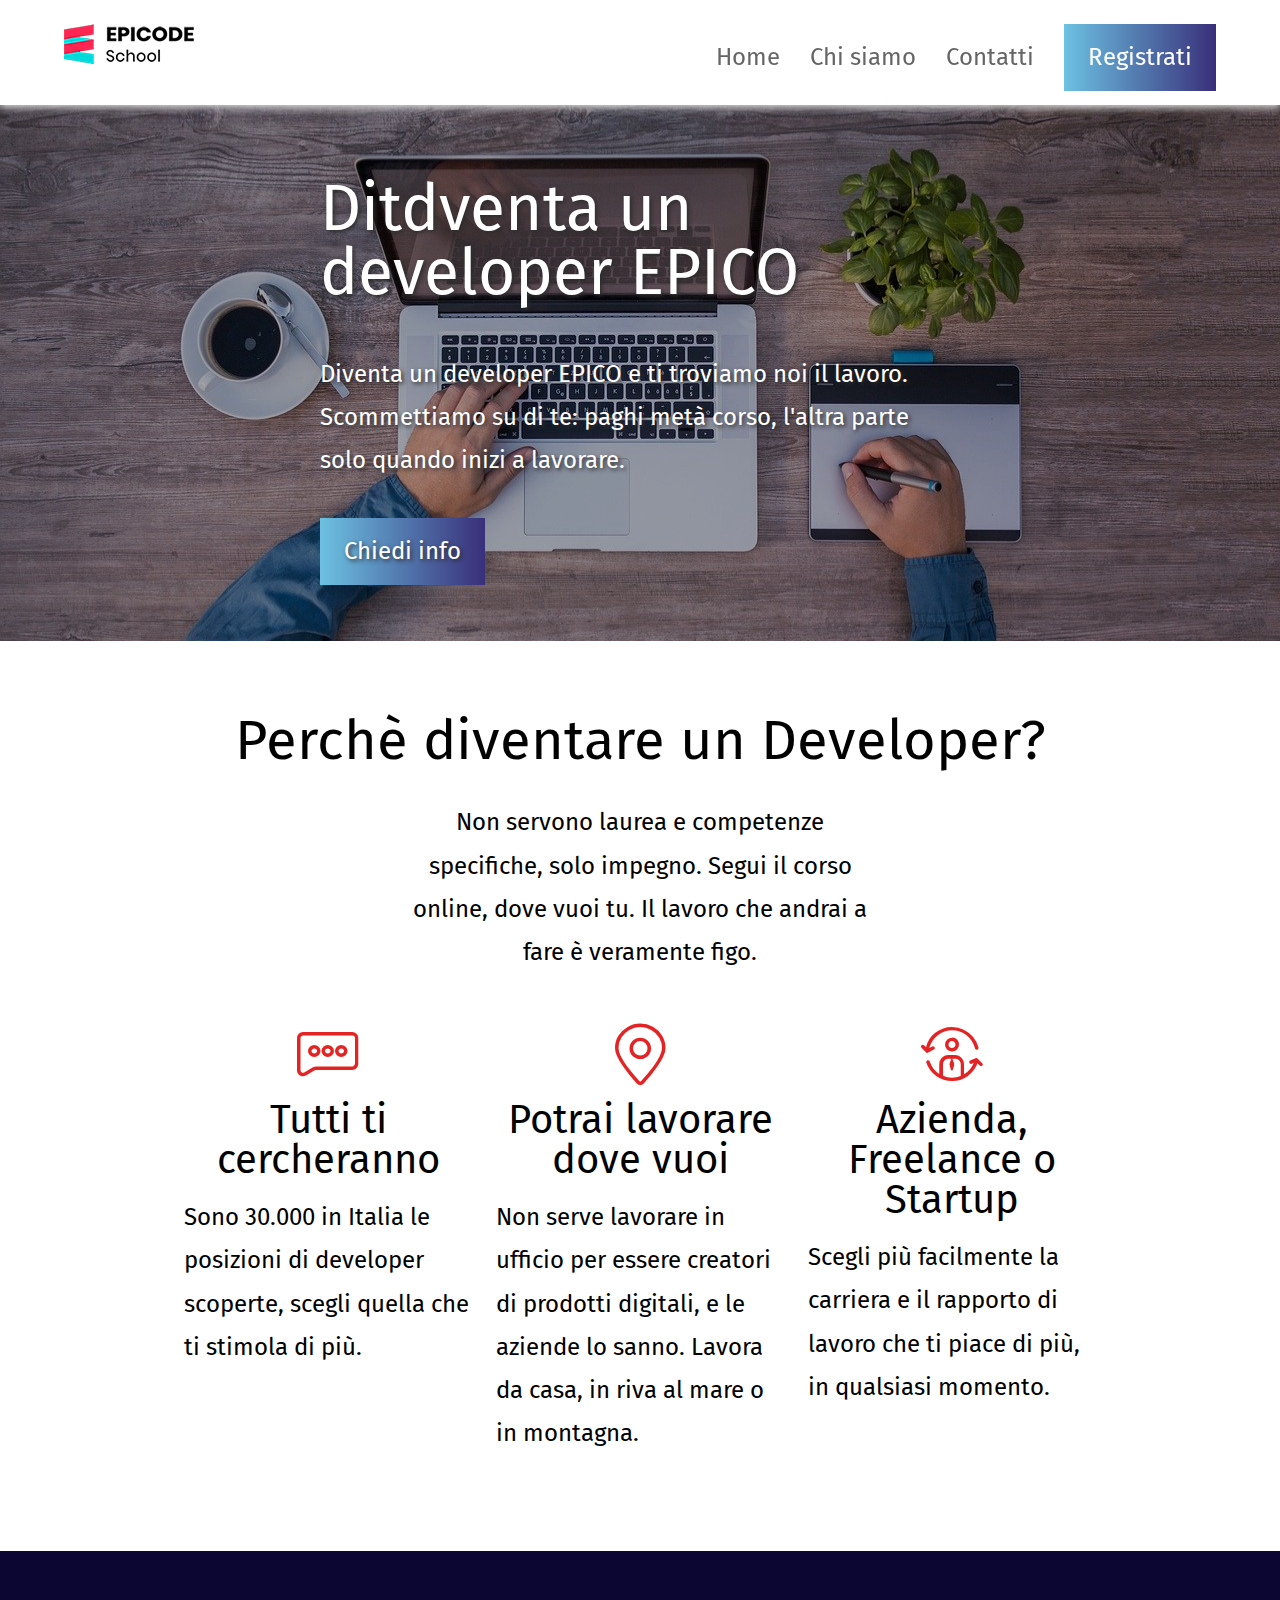
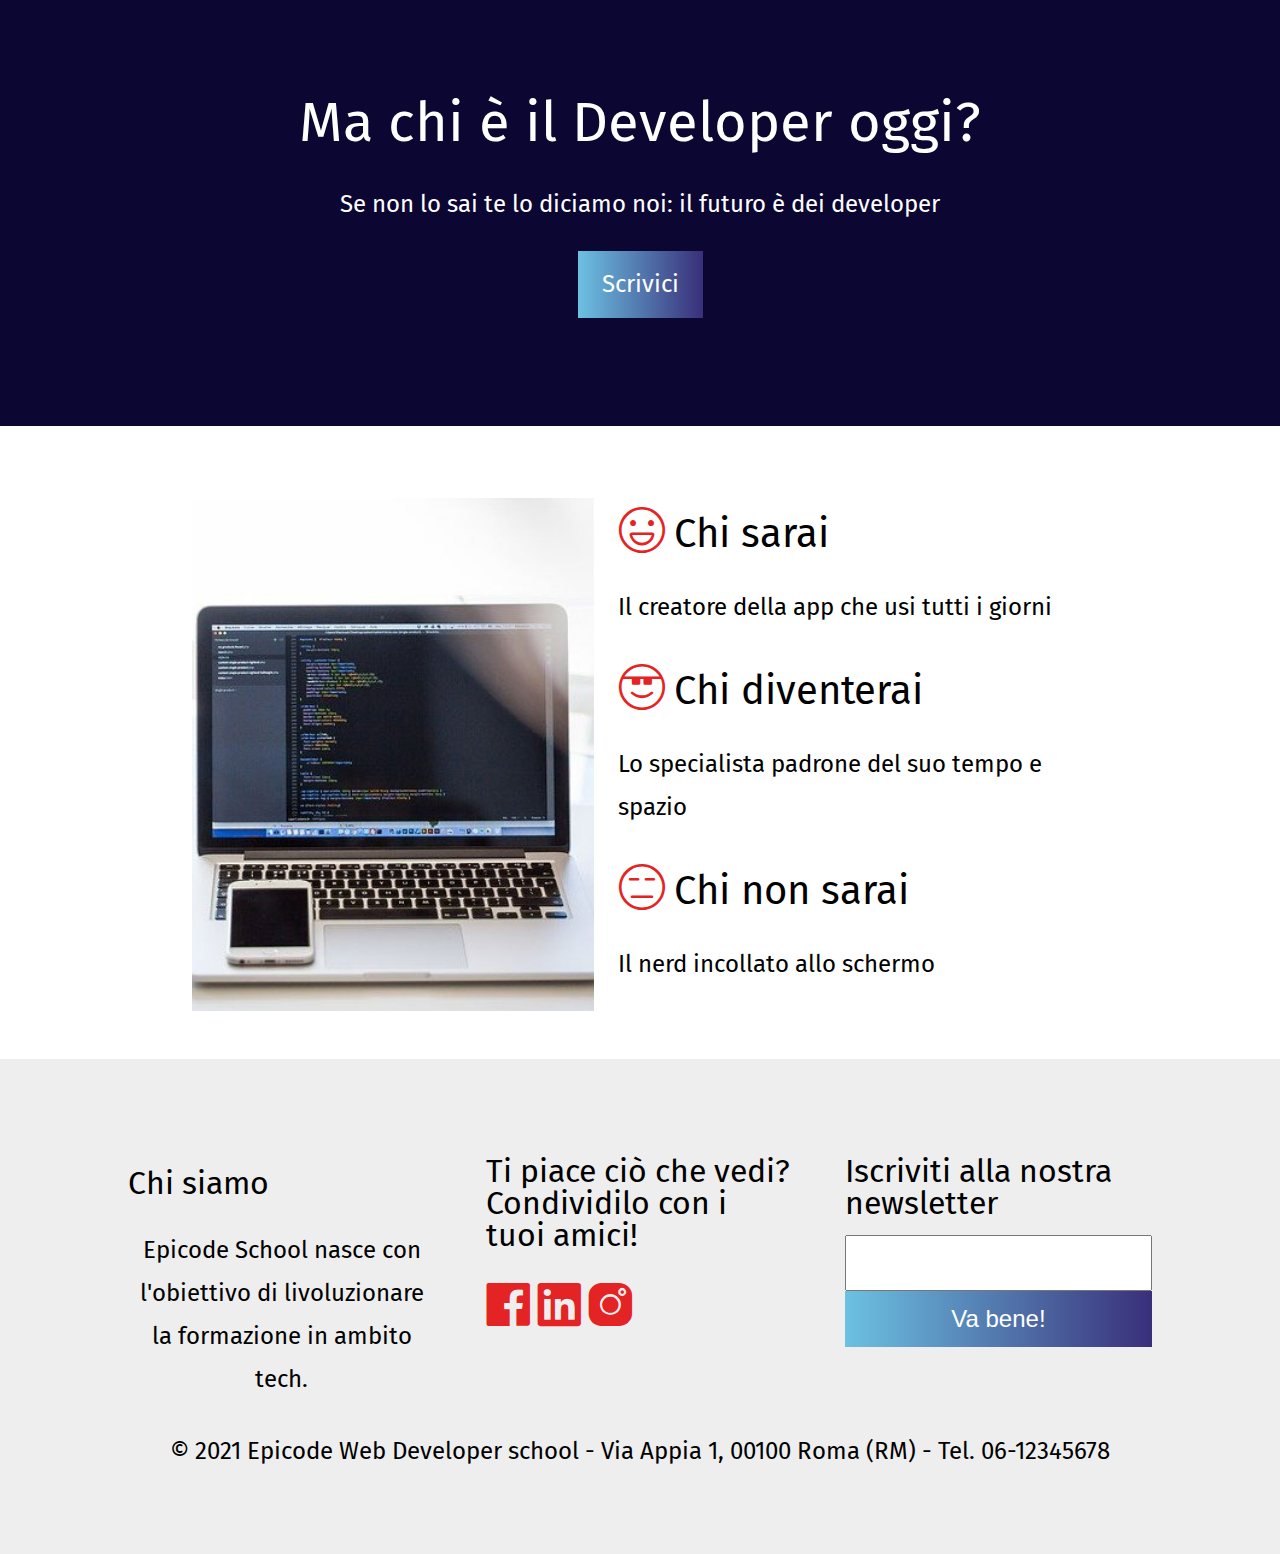
==== commit b9028448: "Finito" ====
--- a/index.html
+++ b/index.html
@@ -42,25 +42,26 @@
     <main>
       <div id="banner">
         <div class="container">
-          <h1 class="headings">Diventa un developer <span>epico</span></h1>
+          <h1 class="headings">Ditdventa un developer <span>epico</span></h1>
           <p>
             Diventa un developer <span>epico</span> e ti troviamo noi il lavoro.
             Scommettiamo su di te: paghi metà corso, l'altra parte solo quando
             inizi a lavorare.
           </p>
+          <div id="animazione"></div>
           <a class="btn" href="contatti.html" title="Contatti">Chiedi info</a>
         </div>
       </div>
       <section class="container">
         <div class="motivation">
           <h2 class="headings">Perchè diventare un Developer?</h2>
-          <p>
+          <p class="container_td">
             Non servono laurea e competenze specifiche, solo impegno. Segui il
             corso online, dove vuoi tu. Il lavoro che andrai a fare è veramente
             figo.
           </p>
         </div>
-        <div>
+        <div id="motivation_flex">
           <div class="motivation">
             <i class="lni lni-comments"></i>
             <h3 class="headings">Tutti ti cercheranno</h3>
@@ -96,7 +97,9 @@
         </div>
       </div>
       <section class="container" id="future">
-        <img src="assets/images/notebook.jpg" alt="Notebook" />
+        <div id="fut_img">
+          <img src="assets/images/notebook.jpg" alt="Notebook" />
+        </div>
         <div>
           <div>
             <div class="emoji">
@@ -122,6 +125,39 @@
         </div>
       </section>
     </main>
-    <footer></footer>
+    <footer>
+      <div id="container_footer">
+        <div id="cont_foot_flex">
+          <div class="info">
+            <h5 class="headingd">Chi siamo</h5>
+            <p>
+              Epicode School nasce con l'obiettivo di livoluzionare la
+              formazione in ambito tech.
+            </p>
+          </div>
+          <div class="info">
+            <h5 class="headings">
+              Ti piace ciò che vedi? Condividilo con i tuoi amici!
+            </h5>
+            <a href="#"><i class="lni lni-facebook-original"></i></a>
+            <a href="#"><i class="lni lni-linkedin-original"></i></a>
+            <a href="#"><i class="lni lni-instagram-filled"></i></a>
+          </div>
+          <form class="info">
+            <legend>
+              <h5 class="headings">Iscriviti alla nostra newsletter</h5>
+            </legend>
+            <input type="email" name="email" id="email" />
+            <input type="submit" value="Va bene!" class="btn" />
+          </form>
+        </div>
+        <address>
+          <p>
+            &copy; 2021 Epicode Web Developer school - Via Appia 1, 00100 Roma
+            (RM) - Tel. 06-12345678
+          </p>
+        </address>
+      </div>
+    </footer>
   </body>
 </html>
--- a/assets/css/stile.css
+++ b/assets/css/stile.css
@@ -9,8 +9,7 @@
 }
 h1{
     font-size: 4rem;
-    color: #fff;
-    text-align: left;
+    margin-bottom: 2rem;
 }
 h2{
     font-size: 3.5rem;
@@ -20,12 +19,19 @@
     font-size: 2.5rem;
     margin-bottom: 1rem;
 }
+h5{
+    font-size: 2rem;
+    margin-bottom: 1rem;
+}
 .headings{
     line-height: 1.2;
 }
-a, i{
+i{
+    color: #e42424;
+}
+a{
     text-decoration: none;
-    color: #e42424;
+    color: #000;
 }
 .container{
     width: 85%;
@@ -37,7 +43,14 @@
 .btn{
     color:#fff;
     background-image: linear-gradient(90deg, #6cc1e2 0%, #392f7a 100%);
-    padding: 0.5em;
+    padding: 0.5em 1em;
+    border: none;
+    display: inline-block;
+    font-size: 1.5rem;
+}
+.btn:hover{
+    color:#fff;
+    text-decoration: none;
 }
 /* HEADER */
 
@@ -59,7 +72,7 @@
     display: none;
 }
 input#menu-btn:checked~nav{
-    height: 7.5em;
+    height: 8.3em;
 }
 header ul{
     list-style: none;
@@ -68,10 +81,27 @@
     color: #656565;
     text-decoration: none;
 }
+header a:hover{
+    color: #e42424;
+    text-decoration: underline;
+}
 header .lni{
     font-size: 3rem;
 }
 /* MAIN */
+@keyframes ombra{
+    from{box-shadow: 0 0 5px 5px #252525;}
+    20%{box-shadow: 0 0 5px 10px #252525a3;}
+    40%{box-shadow: 0 0 5px 15px #25252560;}
+    60%{box-shadow: 0 0 5px 20px #25252500;}
+    to{box-shadow: 0 0 5px 20px #25252500;}
+}
+#banner a{
+    animation-name: ombra;
+    animation-duration: 1s;
+    animation-iteration-count: infinite;
+}
+
 #banner{
     background-color: #0000005a;
     background-image: url(../images/banner.jpg);
@@ -94,7 +124,7 @@
     font-size: 4rem;
 }
 .motivation{
-    margin-bottom:7%;
+    margin-bottom: 2em;
 }
 #blue_box{
     background-color: #0c0633;
@@ -107,18 +137,85 @@
 .emoji{
     display: flex;
     justify-content: center;
-    align-content: center;
+    align-items: center;;
 }
 .emoji .lni {
     font-size: 3rem;
-    margin-right: 0.5rem;
-}
-#future img{
-    width: 100%;
-    margin-bottom: 1em;
+    margin: 0 0.5rem 1.5rem 0;
+}
+img{
+    width: 100%;
+    margin-bottom: 1.2rem;
+}
+#future p{
+    margin-bottom: 1.6rem;
+}
+figure{
+    margin: 2rem 0;
+}
+table{
+    text-align: left;
+    width: 100%;
+    margin: 7rem 0 4rem 0;
+}
+td{
+    padding: 0.6rem;
+}
+
+#chi_siamo{
+    margin-top: 5rem;
+    padding: 0;
+} 
+
+fieldset input, fieldset textarea {
+    display: block;
+    width: 100%;
+    padding: 0.8em;
+    margin-bottom: 1.6em;
+    box-sizing: border-box;
+    font-size: 1.5rem;
+    font-style: italic;
+    border: 1px solid #7f7f7f;
+    border-radius: 0.2rem;
+}
+fieldset input::placeholder, fieldset textarea::placeholder{
+    color: #939da0;
+}
+form{
+    margin-bottom: 2.5rem;
+}
+address p{
+    margin-bottom: 2rem;
+}
+#contact{
+    padding: 6rem 0 5rem 0;
 }
 
 /* FOOTER */
+footer{
+    background-color: rgb(238, 238, 238);
+    text-align: left;
+    padding: 3rem 0 5rem;
+}
+#container_footer{
+    width: 80%;
+    margin: 0 auto;
+}
+footer input{
+    width: 100%;
+    height: 3.5rem;
+    font-size: 1.5rem;
+    box-sizing: border-box;
+}
+.info{
+    margin:3rem 0 1.8rem;
+}
+footer .lni{
+    font-size: 2.8rem;
+    margin: 1rem 0;
+}
+
+
 
 /* RESPONSIVE */
 
@@ -130,8 +227,26 @@
         width: 100%;
         transition: height 0.5 ease-out;
     }
+    #table_normal{
+        display: none;
+    }
+    #table_mobile tr:nth-child(1), #table_mobile tr:nth-child(2), #table_mobile tr:nth-child(3), #table_mobile tr:nth-child(7), #table_mobile tr:nth-child(8), #table_mobile tr:nth-child(9){
+        background-color: #d3ddec;
+    }
+    #table_mobile td, #table_mobile th{
+        border: none;
+    }
+    th{
+        font-weight: bold;
+        width: 40%;
+        padding: 0.6rem;
+    }
+
 }
 @media screen and (min-width: 768px){
+    .headings{
+        line-height: 1.1;
+    }
     header li{
         display: inline-block;
         margin-left: 1em;
@@ -139,4 +254,115 @@
     header label{
         display: none;
     }
+    #table_mobile{
+        display: none;
+    }
+    #motivation_flex{
+        display: flex;
+        justify-content: space-evenly;
+    }
+    #motivation_flex div{
+        width: 30%;
+    }
+    #motivation_flex p{
+        text-align: left;
+    }
+    #future{
+        display: flex;
+        justify-content: center;
+        align-content: stretch;
+    }
+    #fut_img img{
+        width: 100%;
+        height: 100%;
+        object-fit: cover;
+    }
+    .emoji{
+        display: flex;
+        justify-content: flex-start;
+        margin-left: 1em;
+    }
+    #future p{
+        text-align: left;
+        margin-left: 1em;
+    }
+    #banner .container{
+        width: 65%;
+        padding-bottom: 2rem;
+    }
+    .container_td{
+        width: 65%;
+        margin: 0 auto;
+    }
+    .container{
+        width: 90%;
+    }
+    #cont_foot_flex{
+        display: flex;  
+        justify-content: space-between;
+        margin-bottom: 4rem;
+    }
+    footer p:last-child{
+        text-align: center;
+    }
+    .info{
+        width: 30%;
+    }
+    #chi_siamo_img{
+        display: flex;
+        justify-content: space-between;
+    }
+    #chi_siamo_img figure{
+        width: 48%;
+    }
+    table{
+        text-align: center;
+    }
+    th{
+        background-color: #6f819f;
+        color: #fff;
+        text-transform: uppercase;
+        width: 33%;
+        padding: 0.5rem 0;
+    }
+    tbody tr:nth-child(1), tbody tr:nth-child(3){
+        background-color: #d3ddec;
+    }
+    #contact_flex{
+        display: flex;
+        justify-content: space-between;
+    }
+    #contact_flex form{
+        width: 45%;
+    }
+    #info_job{
+        width: 40%;
+    }
+}
+@media screen and (min-width: 1200px){
+    .headings{
+        line-height: 1;
+    }
+    .container{
+        width: 75%;
+    }
+    #banner .container{
+        width: 50%;
+    }
+    .container_td{
+        width: 50%;
+    }
+    #future{
+        width: 70%;
+    }
+    table{
+        width: 70%;
+        margin: 0 auto 4rem;
+    }
+    footer p:last-child{
+        margin-bottom: 0;
+    }
+    #cont_foot_flex{
+        margin-bottom: 0;
+    }
 }